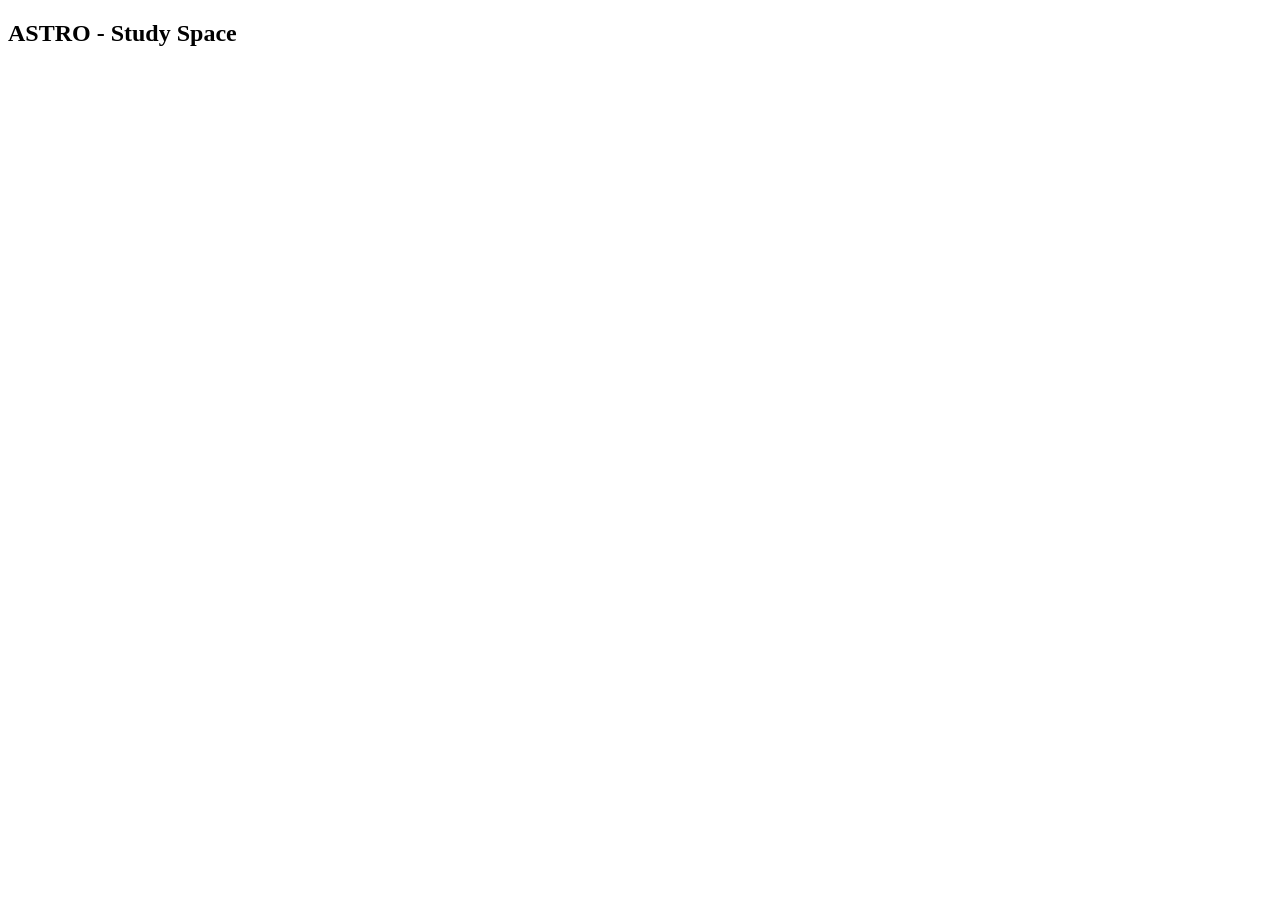
==== index.html @ 7798a222 "[ Test ] First commit" ====
<!DOCTYPE html>
<html lang="en">
<head>
    <meta charset="UTF-8">
    <meta name="viewport" content="width=device-width, initial-scale=1.0">
    <link rel="icon" href="./assets/images/capybara.JPG">
    <title>My study space</title>

    <link rel="stylesheet" href="./main.css">
    <script type="module" src="./javascript.js"></script>
</head>
<body>
    <div id="navbar"></div>
</body>
</html>
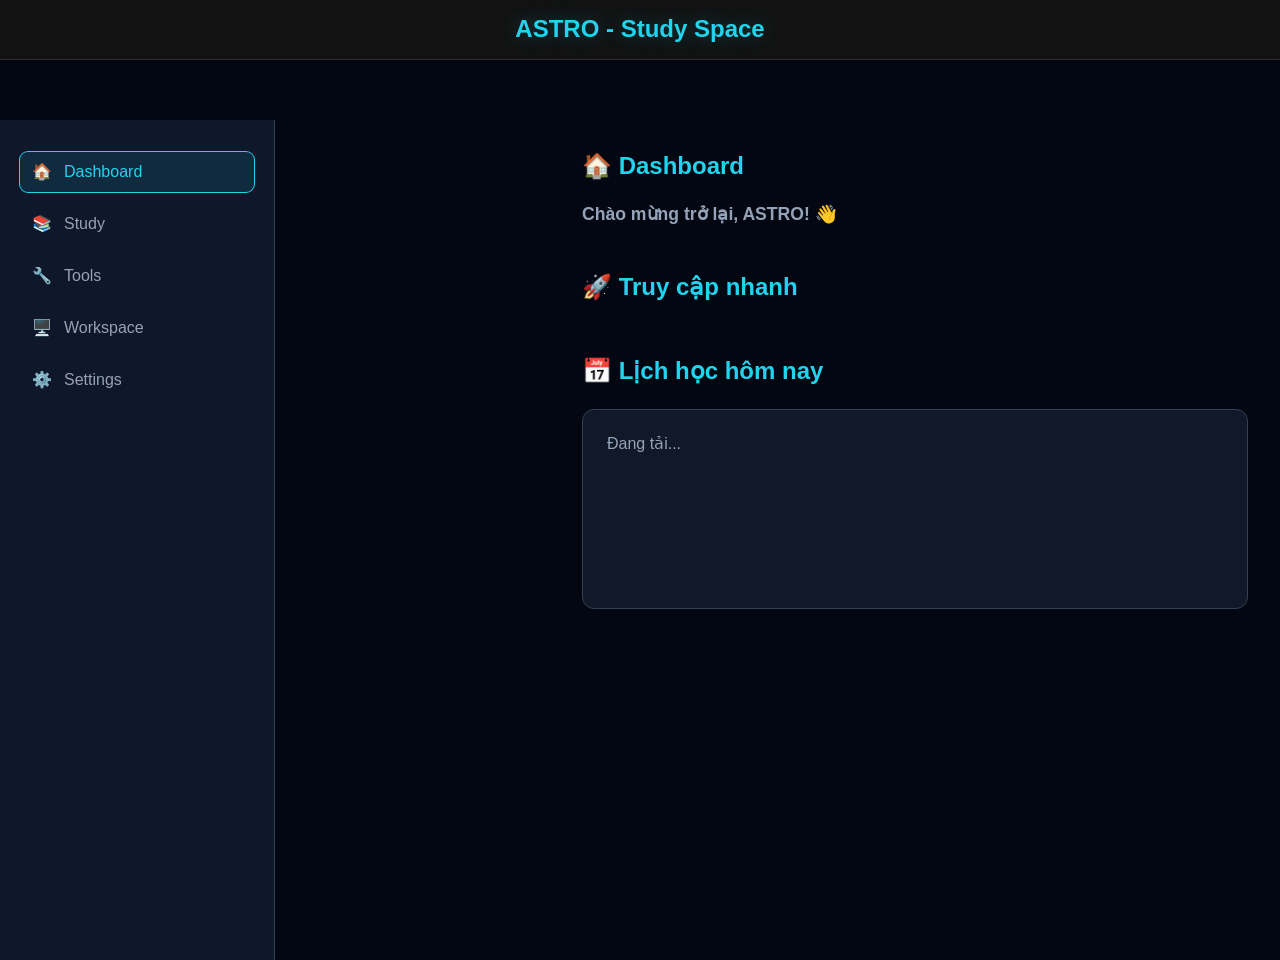
==== commit 2f3275ac: "feat: add tools, workspace, settings pages; fix layout and navigation" ====
--- a/index.html
+++ b/index.html
@@ -1,15 +1,117 @@
 <!DOCTYPE html>
-<html lang="en">
+<html lang="vi">
 <head>
     <meta charset="UTF-8">
     <meta name="viewport" content="width=device-width, initial-scale=1.0">
     <link rel="icon" href="./assets/images/capybara.JPG">
-    <title>My study space</title>
-
+    <title>ASTRO - Study Space</title>
     <link rel="stylesheet" href="./main.css">
     <script type="module" src="./javascript.js"></script>
 </head>
 <body>
     <div id="navbar"></div>
+    <div id="sidebar"></div>
+    <main class="main-container">
+        <h1 class="section-title">🏠 Dashboard</h1>
+
+        <section style="margin-bottom: 32px;">
+            <h2 style="font-size: 1.1rem; color: var(--fg-secondary); margin-bottom: 16px;">Chào mừng trở lại, ASTRO! 👋</h2>
+            <div class="grid grid-4" id="stats-cards"></div>
+        </section>
+
+        <section style="margin-bottom: 32px;">
+            <h2 class="section-title">🚀 Truy cập nhanh</h2>
+            <div class="grid grid-auto" id="quick-access"></div>
+        </section>
+
+        <section>
+            <h2 class="section-title">📅 Lịch học hôm nay</h2>
+            <div id="today-schedule" class="card" style="min-height: 200px;">
+                <p style="color: var(--fg-secondary);">Đang tải...</p>
+            </div>
+        </section>
+    </main>
+
+    <script type="module">
+        import { ROOT } from './javascript.js';
+
+        // Stats cards
+        const stats = [
+            { label: 'Ngày học liên tục', value: '0', icon: '🔥' },
+            { label: 'Tổng giờ học', value: '0h', icon: '⏱️' },
+            { label: 'Môn học', value: '0', icon: '📚' },
+            { label: 'Tasks hoàn thành', value: '0', icon: '✅' }
+        ];
+
+        const statsContainer = document.getElementById('stats-cards');
+        stats.forEach(s => {
+            const card = document.createElement('div');
+            card.className = 'card';
+            card.style.textAlign = 'center';
+            card.innerHTML = `
+                <div style="font-size: 2.5rem; margin-bottom: 8px;">${s.icon}</div>
+                <div style="font-size: 2rem; font-weight: bold; color: var(--accent);" id="stat-${s.label}">${s.value}</div>
+                <div style="color: var(--fg-secondary); font-size: 0.85rem;">${s.label}</div>
+            `;
+            statsContainer.appendChild(card);
+        });
+
+        // Quick access cards
+        const quickAccess = [
+            { title: 'Study', desc: 'Thời khóa biểu, pomodoro, ghi chú', href: 'features/study/study.html', icon: '📚', color: '#3b82f6' },
+            { title: 'Tools', desc: 'Máy tính, timer, xúc xắc, vòng quay...', href: 'features/tools/tools.html', icon: '🔧', color: '#f59e0b' },
+            { title: 'Workspace', desc: 'Nghe nhạc, lướt web, ghi chú song song', href: 'features/workspace/workspace.html', icon: '🖥️', color: '#22c55e' },
+            { title: 'Settings', desc: 'Tùy chỉnh theme, dữ liệu, phím tắt', href: 'features/setting/setting.html', icon: '⚙️', color: '#a855f7' }
+        ];
+
+        const quickContainer = document.getElementById('quick-access');
+        quickAccess.forEach(q => {
+            const card = document.createElement('a');
+            card.href = ROOT + q.href;
+            card.className = 'card';
+            card.style.textDecoration = 'none';
+            card.style.color = 'inherit';
+            card.innerHTML = `
+                <div style="font-size: 2.5rem; margin-bottom: 12px;">${q.icon}</div>
+                <h3 style="font-size: 1.2rem; margin-bottom: 8px; color: ${q.color};">${q.title}</h3>
+                <p style="color: var(--fg-secondary); font-size: 0.9rem;">${q.desc}</p>
+            `;
+            quickContainer.appendChild(card);
+        });
+
+        // Load today's schedule from localStorage
+        function loadTodaySchedule() {
+            const timetable = JSON.parse(localStorage.getItem('study-timetable') || '{}');
+            const today = new Date().toLocaleDateString('vi-VN', { weekday: 'long' }).toLowerCase();
+            const todayKey = today.charAt(0).toUpperCase() + today.slice(1);
+            const todaySchedule = timetable[todayKey] || [];
+
+            const container = document.getElementById('today-schedule');
+            if (todaySchedule.length === 0) {
+                container.innerHTML = '<p style="color: var(--fg-secondary); text-align: center; padding: 40px;">Chưa có lịch học hôm nay. Vào trang <a href="' + ROOT + 'features/study/study.html" style="color: var(--accent);">Study</a> để thêm.</p>';
+                return;
+            }
+
+            container.innerHTML = todaySchedule.map(s => `
+                <div style="display: flex; align-items: center; gap: 12px; padding: 12px; background: var(--bg-tertiary); border-radius: 8px; margin-bottom: 8px; border-left: 3px solid var(--accent);">
+                    <span style="font-weight: bold; color: var(--accent); min-width: 80px;">${s.time}</span>
+                    <span style="flex: 1;">${s.subject}</span>
+                    <span style="font-size: 0.8rem; color: var(--fg-secondary);">${s.room || ''}</span>
+                </div>
+            `).join('');
+        }
+
+        loadTodaySchedule();
+
+        // Load stats from localStorage
+        function loadStats() {
+            const data = JSON.parse(localStorage.getItem('study-stats') || '{}');
+            document.getElementById('stat-Ngày học liên tục').textContent = data.streak || '0';
+            document.getElementById('stat-Tổng giờ học').textContent = (data.totalHours || 0) + 'h';
+            document.getElementById('stat-Môn học').textContent = data.subjects || '0';
+            document.getElementById('stat-Tasks hoàn thành').textContent = data.tasksDone || '0';
+        }
+        loadStats();
+    </script>
 </body>
 </html>
--- a/main.css
+++ b/main.css
@@ -0,0 +1,246 @@
+@import url('https://fonts.cdnfonts.com/css/minecraft-4');
+
+* {
+    margin: 0;
+    padding: 0;
+    box-sizing: border-box;
+    font-family: 'Minecraft', 'Arial', sans-serif;
+}
+
+:root {
+    --bg-primary: #030712;
+    --bg-secondary: #0f172a;
+    --bg-tertiary: #1e293b;
+    --fg-primary: #f8fafc;
+    --fg-secondary: #94a3b8;
+    --accent: #22d3ee;
+    --accent-hover: #06b6d4;
+    --danger: #ef4444;
+    --success: #22c55e;
+    --warning: #f59e0b;
+    --border: #334155;
+    --card-bg: #111827;
+    --sidebar-width: 275px;
+    --navbar-height: 60px;
+}
+
+body {
+    background-color: var(--bg-primary);
+    color: var(--fg-primary);
+    min-height: 100vh;
+    display: grid;
+    grid-template-rows: var(--navbar-height) 1fr;
+    grid-template-columns: var(--sidebar-width) 1fr;
+    grid-template-areas:
+        "navbar navbar"
+        "sidebar main";
+    overflow: hidden;
+}
+
+#navbar {
+    grid-area: navbar;
+    background-color: var(--bg-secondary);
+    border-bottom: 1px solid var(--border);
+    display: flex;
+    align-items: center;
+    justify-content: center;
+    position: fixed;
+    top: 0;
+    left: 0;
+    right: 0;
+    height: var(--navbar-height);
+    z-index: 100;
+}
+
+#navbar h1 {
+    color: var(--accent);
+    font-size: 1.5rem;
+    text-shadow: 0 0 20px rgba(34, 211, 238, 0.3);
+}
+
+#sidebar {
+    grid-area: sidebar;
+    background-color: var(--bg-secondary);
+    border-right: 1px solid var(--border);
+    min-height: calc(100vh - var(--navbar-height));
+    margin-top: var(--navbar-height);
+    position: fixed;
+    top: var(--navbar-height);
+    left: 0;
+    bottom: 0;
+    width: var(--sidebar-width);
+    z-index: 50;
+    overflow-y: auto;
+}
+
+.sidebar > ul {
+    padding: 20px;
+    list-style: none;
+}
+
+.sidebar > ul > li {
+    margin-block: 12px;
+}
+
+.sidebar > ul > li > a {
+    text-decoration: none;
+    color: var(--fg-secondary);
+    font-size: 1rem;
+    display: flex;
+    align-items: center;
+    gap: 12px;
+    padding: 10px 12px;
+    border-radius: 8px;
+    transition: all 0.2s ease;
+    position: relative;
+}
+
+.sidebar > ul > li > a:hover {
+    color: var(--fg-primary);
+    background-color: var(--bg-tertiary);
+}
+
+.sidebar > ul > li > a.selected {
+    color: var(--accent);
+    background-color: rgba(34, 211, 238, 0.1);
+    box-shadow: 0 0 0 1px var(--accent);
+}
+
+.sidebar > ul > li > a .icon {
+    width: 20px;
+    height: 20px;
+    flex-shrink: 0;
+}
+
+.main-container {
+    grid-area: main;
+    margin-top: var(--navbar-height);
+    margin-left: var(--sidebar-width);
+    padding: 32px;
+    min-height: calc(100vh - var(--navbar-height));
+    overflow-y: auto;
+    background-color: var(--bg-primary);
+}
+
+@media (max-width: 1024px) {
+    body {
+        grid-template-columns: 1fr;
+        grid-template-areas:
+            "navbar"
+            "main";
+    }
+    #sidebar {
+        position: fixed;
+        left: -100%;
+        height: calc(100vh - var(--navbar-height));
+        transition: left 0.3s ease;
+        z-index: 200;
+    }
+    #sidebar.open {
+        left: 0;
+    }
+    .main-container {
+        margin-left: 0;
+    }
+}
+
+/* Utility classes */
+.card {
+    background: var(--card-bg);
+    border: 1px solid var(--border);
+    border-radius: 12px;
+    padding: 24px;
+    transition: transform 0.2s, box-shadow 0.2s;
+}
+
+.card:hover {
+    transform: translateY(-2px);
+    box-shadow: 0 8px 32px rgba(0, 0, 0, 0.3), 0 0 0 1px var(--accent);
+}
+
+.btn {
+    padding: 10px 20px;
+    border: none;
+    border-radius: 8px;
+    font-family: inherit;
+    font-size: 0.9rem;
+    cursor: pointer;
+    transition: all 0.2s;
+}
+
+.btn-primary {
+    background: var(--accent);
+    color: var(--bg-primary);
+    font-weight: bold;
+}
+
+.btn-primary:hover {
+    background: var(--accent-hover);
+    box-shadow: 0 0 20px rgba(34, 211, 238, 0.4);
+}
+
+.btn-secondary {
+    background: var(--bg-tertiary);
+    color: var(--fg-primary);
+    border: 1px solid var(--border);
+}
+
+.btn-secondary:hover {
+    background: var(--border);
+}
+
+.btn-danger {
+    background: var(--danger);
+    color: white;
+}
+
+.input {
+    background: var(--bg-primary);
+    border: 1px solid var(--border);
+    border-radius: 8px;
+    padding: 10px 14px;
+    color: var(--fg-primary);
+    font-family: inherit;
+    font-size: 1rem;
+    width: 100%;
+    transition: border-color 0.2s, box-shadow 0.2s;
+}
+
+.input:focus {
+    outline: none;
+    border-color: var(--accent);
+    box-shadow: 0 0 0 3px rgba(34, 211, 238, 0.2);
+}
+
+.input::placeholder {
+    color: var(--fg-secondary);
+}
+
+.section-title {
+    font-size: 1.5rem;
+    margin-bottom: 24px;
+    color: var(--accent);
+    display: flex;
+    align-items: center;
+    gap: 12px;
+}
+
+.grid {
+    display: grid;
+    gap: 20px;
+}
+
+.grid-2 { grid-template-columns: repeat(2, 1fr); }
+.grid-3 { grid-template-columns: repeat(3, 1fr); }
+.grid-4 { grid-template-columns: repeat(4, 1fr); }
+.grid-auto { grid-template-columns: repeat(auto-fit, minmax(280px, 1fr)); }
+
+@media (max-width: 768px) {
+    .grid-2, .grid-3, .grid-4 { grid-template-columns: 1fr; }
+}
+
+/* Scrollbar */
+::-webkit-scrollbar { width: 8px; height: 8px; }
+::-webkit-scrollbar-track { background: var(--bg-primary); }
+::-webkit-scrollbar-thumb { background: var(--border); border-radius: 4px; }
+::-webkit-scrollbar-thumb:hover { background: var(--fg-secondary); }
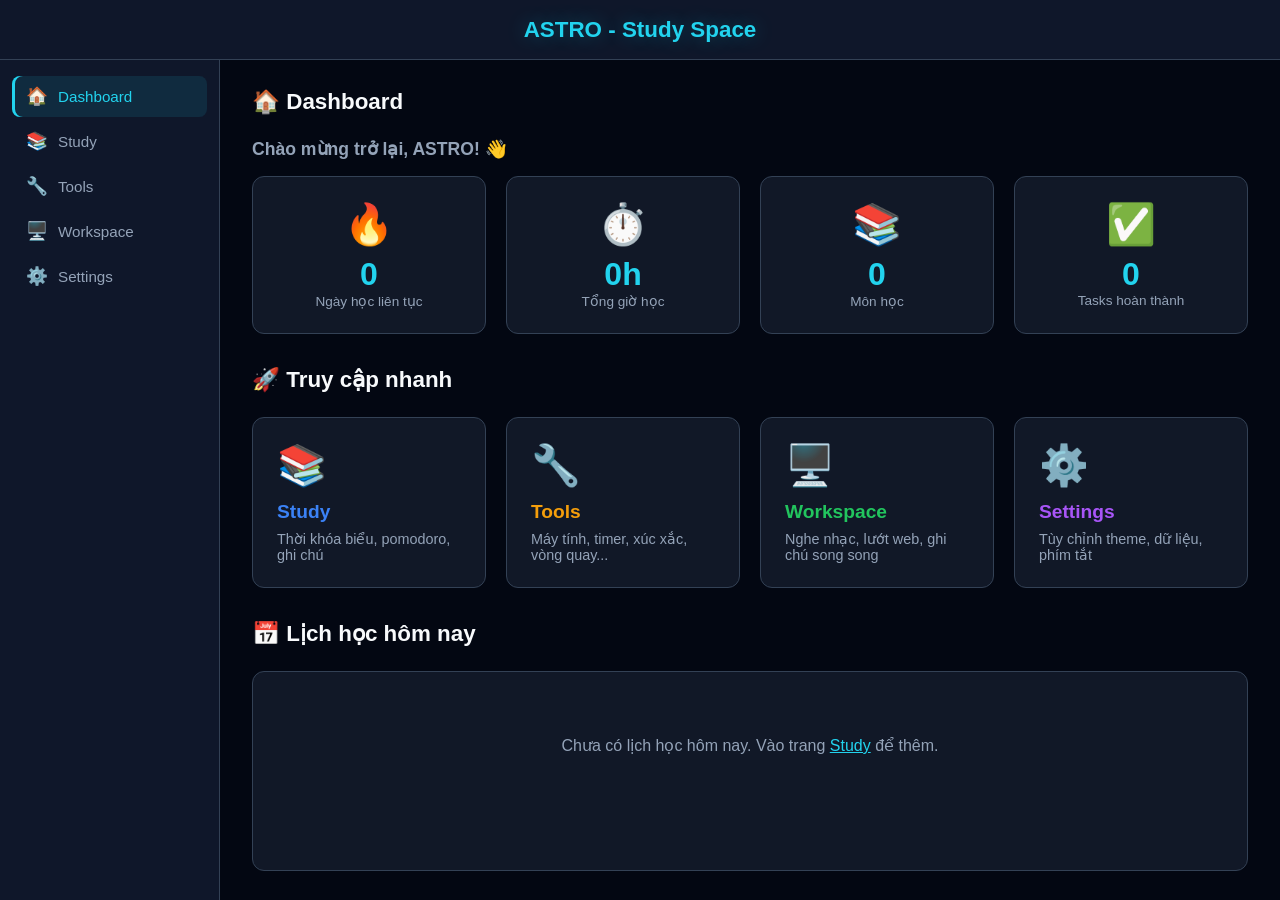
==== commit 5f9472ab: "[ Test ] More update" ====
--- a/index.html
+++ b/index.html
@@ -14,19 +14,19 @@
     <main class="main-container">
         <h1 class="section-title">🏠 Dashboard</h1>
 
-        <section style="margin-bottom: 32px;">
+        <section style="margin-bottom: 32px;" class="animate-fade-in">
             <h2 style="font-size: 1.1rem; color: var(--fg-secondary); margin-bottom: 16px;">Chào mừng trở lại, ASTRO! 👋</h2>
             <div class="grid grid-4" id="stats-cards"></div>
         </section>
 
-        <section style="margin-bottom: 32px;">
+        <section style="margin-bottom: 32px;" class="animate-fade-in">
             <h2 class="section-title">🚀 Truy cập nhanh</h2>
             <div class="grid grid-auto" id="quick-access"></div>
         </section>
 
-        <section>
+        <section class="animate-fade-in">
             <h2 class="section-title">📅 Lịch học hôm nay</h2>
-            <div id="today-schedule" class="card" style="min-height: 200px;">
+            <div id="today-schedule" class="card card-animated" style="min-height: 200px;">
                 <p style="color: var(--fg-secondary);">Đang tải...</p>
             </div>
         </section>
@@ -46,7 +46,7 @@
         const statsContainer = document.getElementById('stats-cards');
         stats.forEach(s => {
             const card = document.createElement('div');
-            card.className = 'card';
+            card.className = 'card card-animated';
             card.style.textAlign = 'center';
             card.innerHTML = `
                 <div style="font-size: 2.5rem; margin-bottom: 8px;">${s.icon}</div>
@@ -68,7 +68,7 @@
         quickAccess.forEach(q => {
             const card = document.createElement('a');
             card.href = ROOT + q.href;
-            card.className = 'card';
+            card.className = 'card card-animated';
             card.style.textDecoration = 'none';
             card.style.color = 'inherit';
             card.innerHTML = `
@@ -82,8 +82,9 @@
         // Load today's schedule from localStorage
         function loadTodaySchedule() {
             const timetable = JSON.parse(localStorage.getItem('study-timetable') || '{}');
-            const today = new Date().toLocaleDateString('vi-VN', { weekday: 'long' }).toLowerCase();
-            const todayKey = today.charAt(0).toUpperCase() + today.slice(1);
+            const dayIndex = new Date().getDay() === 0 ? 6 : new Date().getDay() - 1;
+            const DAYS = ['Thứ 2', 'Thứ 3', 'Thứ 4', 'Thứ 5', 'Thứ 6', 'Thứ 7', 'Chủ Nhật'];
+            const todayKey = DAYS[dayIndex];
             const todaySchedule = timetable[todayKey] || [];
 
             const container = document.getElementById('today-schedule');
@@ -112,6 +113,16 @@
             document.getElementById('stat-Tasks hoàn thành').textContent = data.tasksDone || '0';
         }
         loadStats();
+
+        // Listen for changes in localStorage (e.g., from other tabs)
+        window.addEventListener('storage', (e) => {
+            if (e.key === 'study-timetable') {
+                loadTodaySchedule();
+            }
+            if (e.key === 'study-stats' || e.key === 'study-timetable') {
+                loadStats();
+            }
+        });
     </script>
 </body>
 </html>
--- a/main.css
+++ b/main.css
@@ -4,7 +4,6 @@
     margin: 0;
     padding: 0;
     box-sizing: border-box;
-    font-family: 'Minecraft', 'Arial', sans-serif;
 }
 
 :root {
@@ -20,79 +19,89 @@
     --warning: #f59e0b;
     --border: #334155;
     --card-bg: #111827;
-    --sidebar-width: 275px;
+    --sidebar-width: 220px;
     --navbar-height: 60px;
-}
+    --font-main: 'Inter', 'Segoe UI', Arial, sans-serif;
+    --font-display: 'Minecraft', sans-serif;
+}
+
+/* Import Inter for main content font */
+@import url('https://fonts.googleapis.com/css2?family=Inter:wght@400;500;600;700&display=swap');
 
 body {
     background-color: var(--bg-primary);
     color: var(--fg-primary);
+    font-family: var(--font-main);
     min-height: 100vh;
-    display: grid;
-    grid-template-rows: var(--navbar-height) 1fr;
-    grid-template-columns: var(--sidebar-width) 1fr;
-    grid-template-areas:
-        "navbar navbar"
-        "sidebar main";
     overflow: hidden;
 }
 
+/* ── Navbar ── */
 #navbar {
-    grid-area: navbar;
+    position: fixed;
+    top: 0; left: 0; right: 0;
+    height: var(--navbar-height);
     background-color: var(--bg-secondary);
     border-bottom: 1px solid var(--border);
+    z-index: 100;
     display: flex;
     align-items: center;
     justify-content: center;
-    position: fixed;
-    top: 0;
-    left: 0;
-    right: 0;
-    height: var(--navbar-height);
-    z-index: 100;
+}
+
+#navbar nav {
+    display: flex;
+    align-items: center;
+    justify-content: center;
+    width: 100%;
+    height: 100%;
 }
 
 #navbar h1 {
+    font-family: var(--font-display);
+    font-size: 1.4rem;
     color: var(--accent);
-    font-size: 1.5rem;
     text-shadow: 0 0 20px rgba(34, 211, 238, 0.3);
 }
 
+/* ── Sidebar ── */
 #sidebar {
-    grid-area: sidebar;
-    background-color: var(--bg-secondary);
-    border-right: 1px solid var(--border);
-    min-height: calc(100vh - var(--navbar-height));
-    margin-top: var(--navbar-height);
     position: fixed;
     top: var(--navbar-height);
     left: 0;
     bottom: 0;
     width: var(--sidebar-width);
+    background-color: var(--bg-secondary);
+    border-right: 1px solid var(--border);
     z-index: 50;
     overflow-y: auto;
 }
 
 .sidebar > ul {
-    padding: 20px;
+    padding: 16px 12px;
     list-style: none;
 }
 
 .sidebar > ul > li {
-    margin-block: 12px;
+    margin-bottom: 4px;
 }
 
 .sidebar > ul > li > a {
     text-decoration: none;
     color: var(--fg-secondary);
-    font-size: 1rem;
-    display: flex;
-    align-items: center;
-    gap: 12px;
-    padding: 10px 12px;
+    font-family: var(--font-main);
+    font-size: 0.95rem;
+    display: flex;
+    align-items: center;
+    gap: 10px;
+    padding: 10px 14px;
     border-radius: 8px;
     transition: all 0.2s ease;
-    position: relative;
+}
+
+.sidebar > ul > li > a .icon {
+    font-size: 1.1rem;
+    flex-shrink: 0;
 }
 
 .sidebar > ul > li > a:hover {
@@ -103,66 +112,40 @@
 .sidebar > ul > li > a.selected {
     color: var(--accent);
     background-color: rgba(34, 211, 238, 0.1);
-    box-shadow: 0 0 0 1px var(--accent);
-}
-
-.sidebar > ul > li > a .icon {
-    width: 20px;
-    height: 20px;
-    flex-shrink: 0;
-}
-
+    box-shadow: inset 3px 0 0 var(--accent);
+}
+
+/* ── Main Container ── */
 .main-container {
-    grid-area: main;
-    margin-top: var(--navbar-height);
-    margin-left: var(--sidebar-width);
-    padding: 32px;
-    min-height: calc(100vh - var(--navbar-height));
+    position: fixed;
+    top: var(--navbar-height);
+    left: var(--sidebar-width);
+    right: 0;
+    bottom: 0;
     overflow-y: auto;
+    padding: 28px 32px;
     background-color: var(--bg-primary);
-}
-
-@media (max-width: 1024px) {
-    body {
-        grid-template-columns: 1fr;
-        grid-template-areas:
-            "navbar"
-            "main";
-    }
-    #sidebar {
-        position: fixed;
-        left: -100%;
-        height: calc(100vh - var(--navbar-height));
-        transition: left 0.3s ease;
-        z-index: 200;
-    }
-    #sidebar.open {
-        left: 0;
-    }
-    .main-container {
-        margin-left: 0;
-    }
-}
-
-/* Utility classes */
+    font-family: var(--font-main);
+}
+
+/* ── Utility ── */
 .card {
     background: var(--card-bg);
     border: 1px solid var(--border);
     border-radius: 12px;
     padding: 24px;
-    transition: transform 0.2s, box-shadow 0.2s;
+    font-family: var(--font-main);
 }
 
 .card:hover {
-    transform: translateY(-2px);
-    box-shadow: 0 8px 32px rgba(0, 0, 0, 0.3), 0 0 0 1px var(--accent);
+    box-shadow: 0 0 0 1px var(--accent), 0 8px 32px rgba(0,0,0,0.3);
 }
 
 .btn {
-    padding: 10px 20px;
+    padding: 9px 20px;
     border: none;
     border-radius: 8px;
-    font-family: inherit;
+    font-family: var(--font-main);
     font-size: 0.9rem;
     cursor: pointer;
     transition: all 0.2s;
@@ -171,12 +154,12 @@
 .btn-primary {
     background: var(--accent);
     color: var(--bg-primary);
-    font-weight: bold;
+    font-weight: 600;
 }
 
 .btn-primary:hover {
     background: var(--accent-hover);
-    box-shadow: 0 0 20px rgba(34, 211, 238, 0.4);
+    box-shadow: 0 0 16px rgba(34, 211, 238, 0.4);
 }
 
 .btn-secondary {
@@ -200,7 +183,7 @@
     border-radius: 8px;
     padding: 10px 14px;
     color: var(--fg-primary);
-    font-family: inherit;
+    font-family: var(--font-main);
     font-size: 1rem;
     width: 100%;
     transition: border-color 0.2s, box-shadow 0.2s;
@@ -209,7 +192,7 @@
 .input:focus {
     outline: none;
     border-color: var(--accent);
-    box-shadow: 0 0 0 3px rgba(34, 211, 238, 0.2);
+    box-shadow: 0 0 0 3px rgba(34, 211, 238, 0.15);
 }
 
 .input::placeholder {
@@ -217,30 +200,92 @@
 }
 
 .section-title {
-    font-size: 1.5rem;
+    font-size: 1.4rem;
+    font-weight: 700;
     margin-bottom: 24px;
-    color: var(--accent);
-    display: flex;
-    align-items: center;
-    gap: 12px;
-}
-
-.grid {
-    display: grid;
-    gap: 20px;
-}
-
+    color: var(--fg-primary);
+    display: flex;
+    align-items: center;
+    gap: 10px;
+}
+
+.grid { display: grid; gap: 20px; }
 .grid-2 { grid-template-columns: repeat(2, 1fr); }
 .grid-3 { grid-template-columns: repeat(3, 1fr); }
 .grid-4 { grid-template-columns: repeat(4, 1fr); }
-.grid-auto { grid-template-columns: repeat(auto-fit, minmax(280px, 1fr)); }
-
-@media (max-width: 768px) {
+.grid-auto { grid-template-columns: repeat(auto-fit, minmax(220px, 1fr)); }
+
+@media (max-width: 900px) {
     .grid-2, .grid-3, .grid-4 { grid-template-columns: 1fr; }
+    .main-container { padding: 20px 16px; }
 }
 
 /* Scrollbar */
-::-webkit-scrollbar { width: 8px; height: 8px; }
-::-webkit-scrollbar-track { background: var(--bg-primary); }
+::-webkit-scrollbar { width: 6px; height: 6px; }
+::-webkit-scrollbar-track { background: transparent; }
 ::-webkit-scrollbar-thumb { background: var(--border); border-radius: 4px; }
-::-webkit-scrollbar-thumb:hover { background: var(--fg-secondary); }+::-webkit-scrollbar-thumb:hover { background: var(--fg-secondary); }
+
+/* Animations */
+@keyframes fadeIn {
+  from { opacity: 0; transform: translateY(20px); }
+  to { opacity: 1; transform: translateY(0); }
+}
+
+@keyframes pulse {
+  0% { transform: scale(1); }
+  50% { transform: scale(1.05); }
+  100% { transform: scale(1); }
+}
+
+@keyframes float {
+  0% { transform: translateY(0px); }
+  50% { transform: translateY(-10px); }
+  100% { transform: translateY(0px); }
+}
+
+@keyframes shimmer {
+  0% { background-position: -200% 0; }
+  100% { background-position: 200% 0; }
+}
+
+.animate-fade-in {
+  animation: fadeIn 0.6s ease-out forwards;
+}
+
+.animate-pulse {
+  animation: pulse 2s ease-in-out infinite;
+}
+
+.animate-float {
+  animation: float 3s ease-in-out infinite;
+}
+
+.animate-shimmer {
+  background: linear-gradient(90deg, transparent, rgba(255,255,255,0.1), transparent);
+  background-size: 200% 100%;
+  animation: shimmer 1.5s infinite;
+}
+
+/* Card hover effects */
+.card-animated {
+  transition: all 0.3s ease;
+  position: relative;
+  overflow: hidden;
+}
+
+.card-animated:hover {
+  transform: translateY(-5px);
+  box-shadow: 0 15px 35px rgba(0,0,0,0.4);
+}
+
+.card-animated:hover::before {
+  content: '';
+  position: absolute;
+  top: 0;
+  left: -100%;
+  width: 100%;
+  height: 100%;
+  background: linear-gradient(90deg, transparent, rgba(255,255,255,0.1), transparent);
+  animation: shimmer 1.5s infinite;
+}
